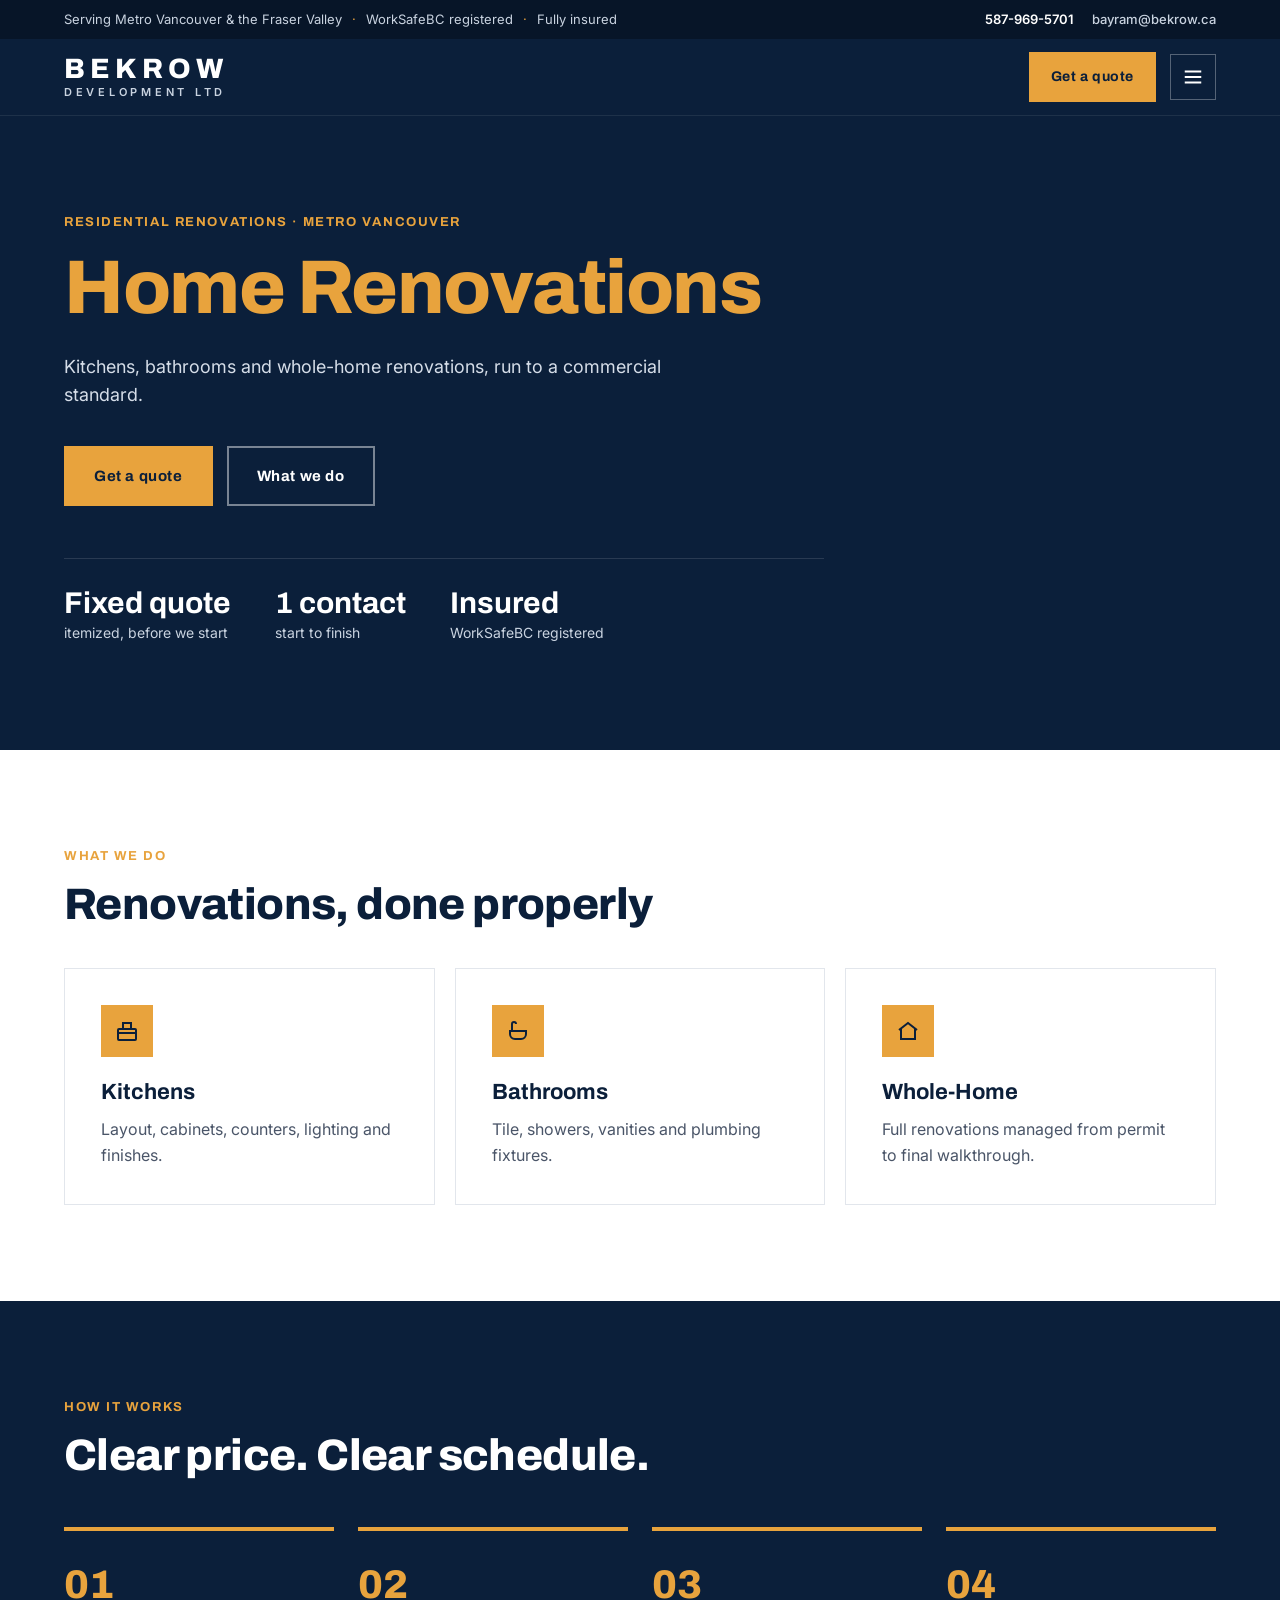
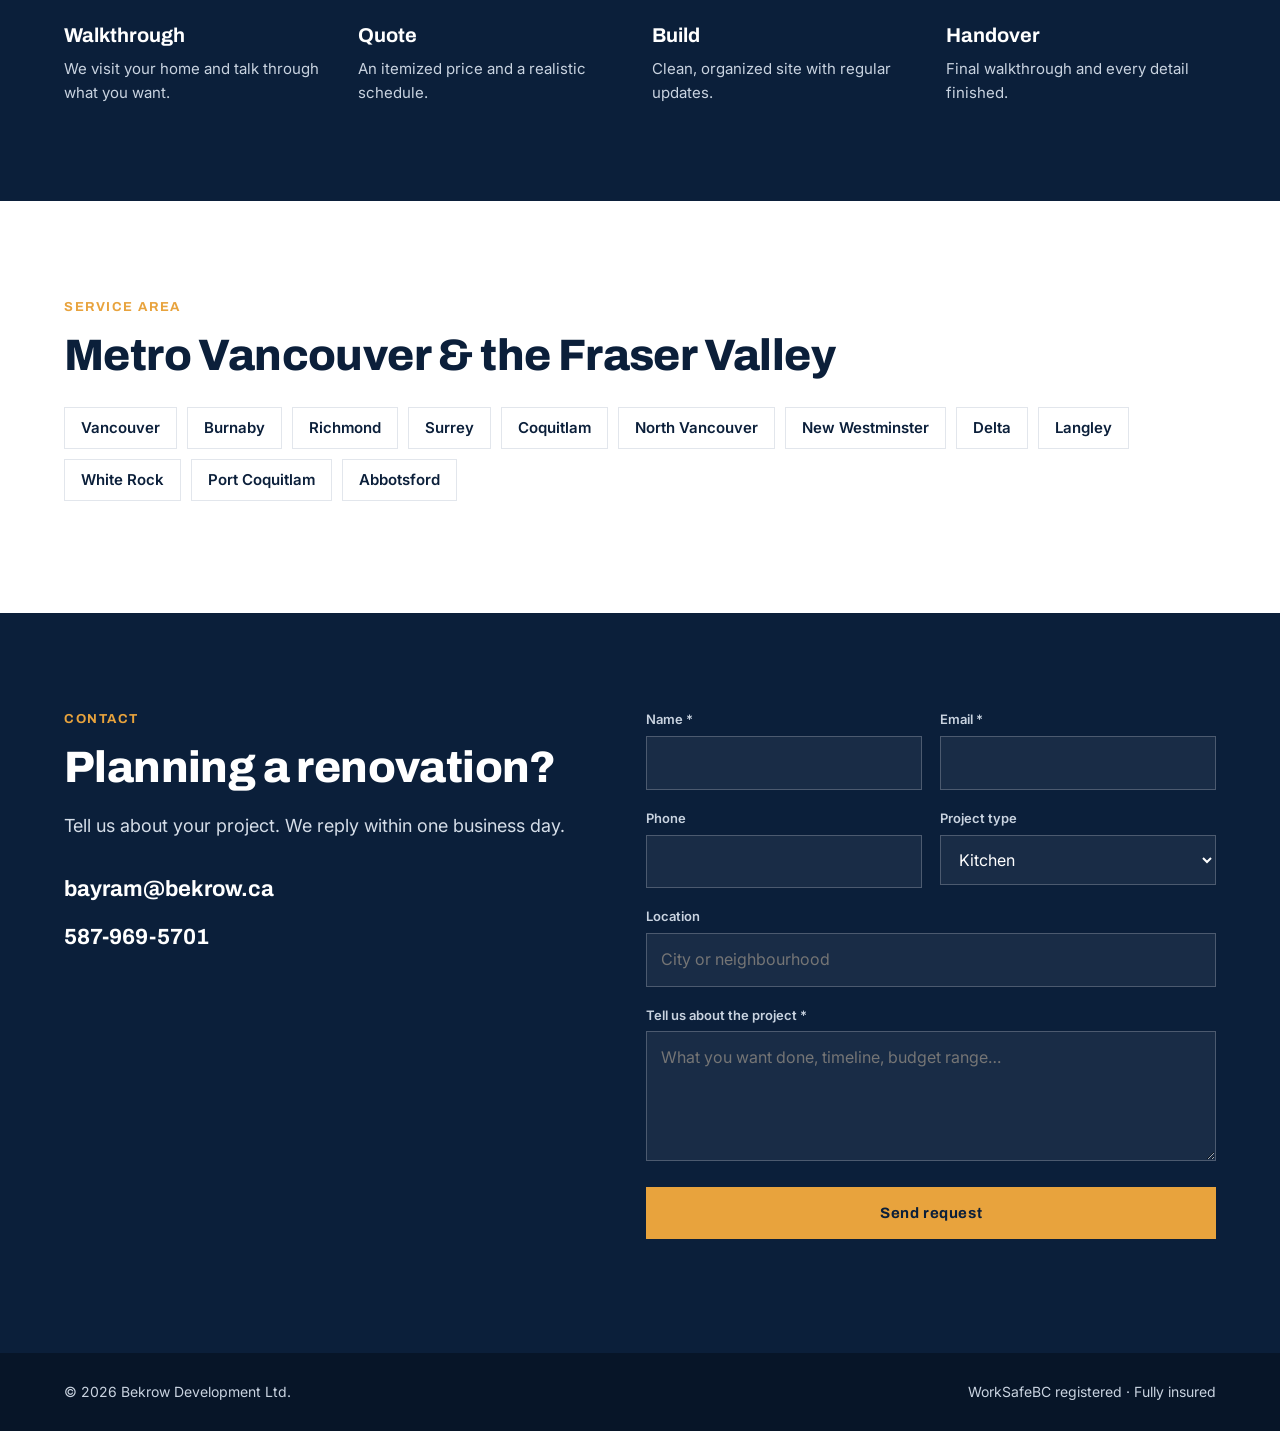
==== residential/index.html @ 6d06b190 "Split site into commercial main page and hidden residential page Main site is now commercial only wi" ====
<!doctype html>
<html lang="en-CA">
<head>
<meta charset="utf-8">
<meta name="viewport" content="width=device-width, initial-scale=1">
<title>Bekrow Development | Home Renovations, Metro Vancouver</title>
<meta name="description" content="Kitchen, bathroom and whole-home renovations across Metro Vancouver and the Fraser Valley. WorkSafeBC registered and fully insured.">
<!-- Hidden page: not linked from the main site, kept out of search results and the sitemap. -->
<meta name="robots" content="noindex, nofollow">
<meta property="og:type" content="website">
<meta property="og:title" content="Bekrow Development | Home Renovations">
<meta property="og:description" content="Kitchen, bathroom and whole-home renovations across Metro Vancouver and the Fraser Valley.">
<meta property="og:url" content="https://bekrow.ca/residential/">
<meta name="theme-color" content="#0B1F3A">
<link rel="icon" href="/favicon.svg" type="image/svg+xml">
<link rel="preconnect" href="https://fonts.googleapis.com">
<link rel="preconnect" href="https://fonts.gstatic.com" crossorigin>
<link href="https://fonts.googleapis.com/css2?family=Archivo:wght@600;700;800&family=Inter:wght@400;500;600;700&display=swap" rel="stylesheet">
<link rel="stylesheet" href="/style.css">
</head>
<body>

<div class="topbar"><div class="wrap">
  <div><span>Serving Metro Vancouver &amp; the Fraser Valley</span><span class="hide-sm">WorkSafeBC registered</span><span class="hide-sm">Fully insured</span></div>
  <div><a href="tel:+15879695701">587-969-5701</a><span class="hide-sm" style="margin-left:18px"><a href="mailto:bayram@bekrow.ca" style="font-weight:500;color:var(--muted)">bayram@bekrow.ca</a></span></div>
</div></div>

<header class="site"><div class="wrap">
  <a class="logo" href="#top" aria-label="Bekrow Development, home"><b>BEKROW</b><small>DEVELOPMENT LTD</small></a>
  <div class="hdr-actions">
    <a class="btn btn-amber" href="#contact">Get a quote</a>
    <button class="burger" type="button" aria-label="Open menu" aria-controls="menu" aria-expanded="false">
      <svg width="22" height="22" viewBox="0 0 24 24" fill="none" stroke="currentColor" stroke-width="2"><path d="M3 6h18M3 12h18M3 18h18"/></svg>
    </button>
  </div>
</div></header>

<div class="scrim" data-close></div>
<nav class="menu" id="menu" aria-label="Main" aria-hidden="true">
  <button class="menu-close" type="button" aria-label="Close menu" data-close>
    <svg width="26" height="26" viewBox="0 0 24 24" fill="none" stroke="currentColor" stroke-width="2"><path d="M6 6l12 12M18 6L6 18"/></svg>
  </button>
  <a class="item" href="#services" data-close>Services</a>
  <a class="item" href="#process" data-close>How it works</a>
  <a class="item" href="#contact" data-close>Contact</a>
  <a class="btn btn-amber" href="#contact" data-close>Get a quote</a>
</nav>

<main id="top">

<section class="hero solo">
  <div class="wrap">
    <div>
      <p class="eyebrow">Residential renovations · Metro Vancouver</p>
      <h1><span>Home Renovations</span></h1>
      <p class="lead">Kitchens, bathrooms and whole-home renovations, run to a commercial standard.</p>
      <div class="ctas">
        <a class="btn btn-amber" href="#contact">Get a quote</a>
        <a class="btn btn-ghost" href="#services">What we do</a>
      </div>
      <div class="stats">
        <div><b>Fixed quote</b><span>itemized, before we start</span></div>
        <div><b>1 contact</b><span>start to finish</span></div>
        <div><b>Insured</b><span>WorkSafeBC registered</span></div>
      </div>
    </div>
  </div>
</section>

<section id="services">
  <div class="wrap">
    <p class="eyebrow">What we do</p>
    <h2 class="h2" style="margin-bottom:40px">Renovations, done properly</h2>
    <div class="services">
      <div class="card">
        <div class="ico"><svg width="24" height="24" viewBox="0 0 24 24" fill="none" stroke="currentColor" stroke-width="2"><rect x="3" y="10" width="18" height="11" rx="1"/><path d="M3 14h18M8 10V4h8v6"/></svg></div>
        <h3>Kitchens</h3>
        <p>Layout, cabinets, counters, lighting and finishes.</p>
      </div>
      <div class="card">
        <div class="ico"><svg width="24" height="24" viewBox="0 0 24 24" fill="none" stroke="currentColor" stroke-width="2"><path d="M4 12h16v3a5 5 0 0 1-5 5H9a5 5 0 0 1-5-5zM6 12V5a2 2 0 0 1 4 0"/></svg></div>
        <h3>Bathrooms</h3>
        <p>Tile, showers, vanities and plumbing fixtures.</p>
      </div>
      <div class="card">
        <div class="ico"><svg width="24" height="24" viewBox="0 0 24 24" fill="none" stroke="currentColor" stroke-width="2"><path d="M3 11l9-7 9 7M5 10v10h14V10"/></svg></div>
        <h3>Whole-Home</h3>
        <p>Full renovations managed from permit to final walkthrough.</p>
      </div>
    </div>
  </div>
</section>

<section class="process" id="process">
  <div class="wrap">
    <p class="eyebrow">How it works</p>
    <h2 class="h2">Clear price. Clear schedule.</h2>
    <div class="steps">
      <div class="step"><i>01</i><h3>Walkthrough</h3><p>We visit your home and talk through what you want.</p></div>
      <div class="step"><i>02</i><h3>Quote</h3><p>An itemized price and a realistic schedule.</p></div>
      <div class="step"><i>03</i><h3>Build</h3><p>Clean, organized site with regular updates.</p></div>
      <div class="step"><i>04</i><h3>Handover</h3><p>Final walkthrough and every detail finished.</p></div>
    </div>
  </div>
</section>

<section id="area">
  <div class="wrap">
    <p class="eyebrow">Service area</p>
    <h2 class="h2">Metro Vancouver &amp; the Fraser Valley</h2>
    <ul class="chips">
      <li>Vancouver</li><li>Burnaby</li><li>Richmond</li><li>Surrey</li><li>Coquitlam</li><li>North Vancouver</li><li>New Westminster</li><li>Delta</li><li>Langley</li><li>White Rock</li><li>Port Coquitlam</li><li>Abbotsford</li>
    </ul>
  </div>
</section>

<section class="contact" id="contact">
  <div class="wrap contact-grid">
    <div>
      <p class="eyebrow">Contact</p>
      <h2 class="h2">Planning a renovation?</h2>
      <p class="lead">Tell us about your project. We reply within one business day.</p>
      <div class="contact-lines">
        <a href="mailto:bayram@bekrow.ca">bayram@bekrow.ca</a>
        <a href="tel:+15879695701">587-969-5701</a>
      </div>
    </div>
    <form id="quote-form" data-subject="New residential quote request from bekrow.ca" novalidate>
      <input type="checkbox" name="botcheck" class="hp" tabindex="-1" autocomplete="off" aria-hidden="true">
      <div><label for="f-name">Name *</label><input id="f-name" name="name" autocomplete="name" required></div>
      <div><label for="f-email">Email *</label><input id="f-email" name="email" type="email" autocomplete="email" required></div>
      <div><label for="f-phone">Phone</label><input id="f-phone" name="phone" type="tel" autocomplete="tel"></div>
      <div><label for="f-type">Project type</label>
        <select id="f-type" name="project_type">
          <option>Kitchen</option><option>Bathroom</option><option>Whole-home</option><option>Other</option>
        </select></div>
      <div class="full"><label for="f-loc">Location</label><input id="f-loc" name="location" placeholder="City or neighbourhood"></div>
      <div class="full"><label for="f-msg">Tell us about the project *</label><textarea id="f-msg" name="message" required placeholder="What you want done, timeline, budget range…"></textarea></div>
      <div class="full"><button class="btn btn-amber" type="submit" style="width:100%">Send request</button></div>
      <p class="form-note full form-status" role="status" aria-live="polite"></p>
    </form>
  </div>
</section>

</main>

<footer><div class="wrap">
  <span>© <span id="yr">2026</span> Bekrow Development Ltd.</span>
  <span>WorkSafeBC registered · Fully insured</span>
</div></footer>

<script src="/site.js"></script>
</body>
</html>
---- style.css ----
:root{--navy:#0B1F3A;--navy-2:#13305A;--deep:#071528;--amber:#E8A33D;--amber-2:#F2B755;--ink:#1A2433;--slate:#4A5568;--muted:#C9D3E0;--light:#F3F5F8;--line:#E2E6EC}
*{box-sizing:border-box}
html{scroll-behavior:smooth;scroll-padding-top:84px}
body{margin:0;font-family:Inter,system-ui,-apple-system,Segoe UI,sans-serif;color:var(--ink);background:#fff;line-height:1.6;-webkit-font-smoothing:antialiased}
img{max-width:100%;display:block}
a{color:inherit}
h1,h2,h3{font-family:Archivo,Inter,sans-serif;margin:0;line-height:1.08;color:var(--navy)}
.wrap{max-width:1200px;margin:0 auto;padding:0 24px}
.eyebrow{font-family:Archivo,sans-serif;font-weight:700;font-size:13px;letter-spacing:.12em;text-transform:uppercase;color:var(--amber);margin:0 0 14px}
.h2{font-size:clamp(30px,4vw,44px);font-weight:800;letter-spacing:-.6px}
.lead{font-size:18px;color:var(--slate);max-width:620px}
section{padding:96px 0}
.btn{display:inline-flex;align-items:center;justify-content:center;gap:8px;font-family:Archivo,sans-serif;font-weight:700;font-size:15px;letter-spacing:.04em;padding:16px 28px;text-decoration:none;border:2px solid transparent;cursor:pointer;transition:background .15s,border-color .15s}
.btn-amber{background:var(--amber);color:var(--navy)}.btn-amber:hover{background:var(--amber-2)}
.btn-ghost{border-color:rgba(255,255,255,.45);color:#fff}.btn-ghost:hover{background:rgba(255,255,255,.08)}

/* top bar + header */
.topbar{background:var(--deep);color:var(--muted);font-size:13px}
.topbar .wrap{display:flex;flex-wrap:wrap;justify-content:space-between;gap:6px 24px;padding-top:9px;padding-bottom:9px}
.topbar a{color:#fff;text-decoration:none;font-weight:600}
.topbar span+span::before{content:"·";margin:0 10px;color:var(--amber)}
header.site{position:sticky;top:0;z-index:50;background:var(--navy);border-bottom:1px solid rgba(255,255,255,.08)}
header.site .wrap{display:flex;align-items:center;justify-content:space-between;height:76px}
.logo{text-decoration:none;color:#fff;line-height:1}
.logo b{display:block;font-family:Archivo,sans-serif;font-weight:800;font-size:28px;letter-spacing:.18em}
.logo small{display:block;font-size:11px;letter-spacing:.34em;font-weight:600;margin-top:4px;color:var(--muted)}
.hdr-actions{display:flex;align-items:center;gap:14px}
.hdr-actions .btn{padding:12px 20px;font-size:14px}
.burger{width:46px;height:46px;border:1px solid rgba(255,255,255,.3);background:transparent;color:#fff;display:inline-flex;align-items:center;justify-content:center;cursor:pointer}
.menu{position:fixed;inset:0 auto 0 0;width:min(380px,88vw);background:var(--navy);z-index:60;transform:translateX(-100%);transition:transform .25s ease;padding:28px 32px;display:flex;flex-direction:column}
.menu.open{transform:none;box-shadow:20px 0 60px rgba(0,0,0,.3)}
.menu-close{align-self:flex-start;background:none;border:0;color:#fff;cursor:pointer;padding:6px;margin-bottom:28px}
.menu a.item{color:#fff;text-decoration:none;font-family:Archivo,sans-serif;font-weight:700;font-size:24px;padding:14px 0;border-bottom:1px solid rgba(255,255,255,.1)}
.menu a.item:hover{color:var(--amber)}
.menu .btn{margin-top:28px}
.scrim{position:fixed;inset:0;background:rgba(7,21,40,.5);z-index:55;opacity:0;pointer-events:none;transition:opacity .25s}
.scrim.open{opacity:1;pointer-events:auto}

/* hero */
.hero{background:var(--navy);color:#fff;padding:80px 0 88px}
.hero-grid{display:grid;grid-template-columns:minmax(0,1.1fr) minmax(0,.9fr);gap:56px;align-items:center}
.hero h1{color:#fff;font-size:clamp(44px,6.4vw,76px);font-weight:800;letter-spacing:-1.5px}
.hero h1 span{color:var(--amber)}
.hero p.lead{color:#D5DDE8;margin:24px 0 36px}
.hero .ctas{display:flex;flex-wrap:wrap;gap:14px}
.stats{display:flex;flex-wrap:wrap;gap:16px 44px;margin-top:52px;padding-top:28px;border-top:1px solid rgba(255,255,255,.12)}
.stats b{display:block;font-family:Archivo,sans-serif;font-size:30px;line-height:1.1}
.stats span{font-size:14px;color:var(--muted)}
.hero-img{position:relative}
.hero-img img{width:100%;background:#13305A;aspect-ratio:4/5;object-fit:cover}
.hero-badge{position:absolute;left:-28px;bottom:36px;background:var(--amber);color:var(--navy);padding:18px 22px;max-width:280px;font-weight:600;font-size:14px;line-height:1.45}
.hero-badge b{display:block;font-family:Archivo,sans-serif;letter-spacing:.06em;font-size:13px}

.hero.solo{padding:96px 0 104px}
.hero.solo .wrap>div{max-width:760px}

/* client strip */
.strip{background:var(--light);padding:28px 0;border-bottom:1px solid var(--line)}
.strip .wrap{display:flex;flex-wrap:wrap;align-items:center;justify-content:space-between;gap:12px 32px}
.strip p{margin:0;font-family:Archivo,sans-serif;font-weight:700;font-size:12px;letter-spacing:.12em;color:var(--slate)}
.strip ul{display:flex;flex-wrap:wrap;gap:10px 40px;list-style:none;margin:0;padding:0;font-family:Archivo,sans-serif;font-weight:800;font-size:20px;color:var(--navy)}

/* services */
.sec-head{display:grid;grid-template-columns:minmax(0,1fr) minmax(0,1fr);gap:24px 56px;align-items:end;margin-bottom:48px}
.services{display:grid;grid-template-columns:repeat(3,1fr);gap:20px}
.card{border:1px solid var(--line);padding:36px;background:#fff;transition:transform .2s,box-shadow .2s}
.card:hover{transform:translateY(-3px);box-shadow:0 16px 36px rgba(11,31,58,.1)}
.card .ico{width:52px;height:52px;background:var(--amber);display:flex;align-items:center;justify-content:center;margin-bottom:24px;color:var(--navy)}
.card h3{font-size:22px;font-weight:700;margin-bottom:12px}
.card p{margin:0;color:var(--slate)}
.card.dark{grid-column:span 2;background:var(--navy);border-color:var(--navy);color:#D5DDE8}
.card.dark h3{color:#fff;font-size:30px}
.card.dark p{color:#D5DDE8;font-size:17px}
.tags{margin-top:28px;font-family:Archivo,sans-serif;font-weight:700;font-size:13px;letter-spacing:.08em;color:var(--amber)}


/* about */
.about-grid{display:grid;grid-template-columns:minmax(0,1fr) minmax(0,1fr);gap:64px;align-items:center}
.about-img{position:relative}
.about-img img{width:100%;background:var(--light);aspect-ratio:1/1;object-fit:cover}
.quote{position:absolute;right:-24px;bottom:-24px;background:var(--navy);color:#fff;padding:24px 28px;max-width:300px}
.quote p{margin:0 0 10px;font-family:Archivo,sans-serif;font-weight:700;font-size:19px;line-height:1.3}
.quote span{font-family:Archivo,sans-serif;font-weight:700;font-size:12px;letter-spacing:.1em;color:var(--amber)}
.checks{list-style:none;padding:0;margin:28px 0 0}
.checks li{display:grid;grid-template-columns:30px 1fr;gap:14px;margin-bottom:20px}
.checks .tick{width:28px;height:28px;background:var(--amber);color:var(--navy);display:flex;align-items:center;justify-content:center;font-weight:800}
.checks b{display:block;font-family:Archivo,sans-serif;color:var(--navy);font-size:17px}
.checks span{color:var(--slate);font-size:15px}

/* process */
.process{background:var(--navy);color:#fff}
.process h2{color:#fff}
.steps{display:grid;grid-template-columns:repeat(4,1fr);gap:24px;margin-top:48px}
.step{border-top:4px solid var(--amber);padding-top:22px}
.step i{font-style:normal;font-family:Archivo,sans-serif;font-weight:800;font-size:40px;color:var(--amber)}
.step h3{color:#fff;font-size:20px;margin:8px 0 10px}
.step p{margin:0;color:var(--muted);font-size:15px}

.alt{background:var(--light)}
.sub{margin:40px 0 0;font-family:Archivo,sans-serif;font-weight:700;font-size:13px;letter-spacing:.12em;text-transform:uppercase;color:var(--slate)}

/* area */
.chips{display:flex;flex-wrap:wrap;gap:10px;margin-top:28px;padding:0;list-style:none}
.chips li{border:1px solid var(--line);padding:8px 16px;font-weight:600;color:var(--navy);font-size:15px}

/* contact */
.contact{background:var(--navy);color:#fff}
.contact-grid{display:grid;grid-template-columns:minmax(0,1fr) minmax(0,1.1fr);gap:64px}
.contact h2{color:#fff}
.contact .lead{color:#D5DDE8;margin:20px 0 32px}
.contact-lines a{display:block;color:#fff;text-decoration:none;font-family:Archivo,sans-serif;font-weight:700;font-size:22px;margin-bottom:12px}
.contact-lines a:hover{color:var(--amber)}
form{display:grid;grid-template-columns:1fr 1fr;gap:18px}
form .full{grid-column:1/-1}
label{display:block;font-size:13px;font-weight:600;color:var(--muted);margin-bottom:6px}
input,select,textarea{width:100%;font:inherit;font-size:16px;color:#fff;background:rgba(255,255,255,.06);border:1px solid rgba(255,255,255,.22);padding:13px 14px;border-radius:0}
select option{color:var(--ink)}
textarea{min-height:130px;resize:vertical}
input:focus,select:focus,textarea:focus{outline:2px solid var(--amber);outline-offset:1px}
.form-note{font-size:14px;color:var(--muted);margin:0}
.form-status{font-weight:600}
.hp{position:absolute;left:-5000px}

footer{background:var(--deep);color:var(--muted);font-size:14px;padding:28px 0}
footer .wrap{display:flex;flex-wrap:wrap;gap:8px 24px;justify-content:space-between}

@media (max-width:900px){
  section{padding:68px 0}
  .hero{padding:56px 0 64px}
  .hero-grid,.about-grid,.contact-grid,.sec-head{grid-template-columns:minmax(0,1fr)}
  .hero-grid{gap:40px}
  .hero-badge{left:12px;bottom:12px}
  .services{grid-template-columns:minmax(0,1fr)}
  .steps{grid-template-columns:1fr 1fr}
  .quote{right:12px;bottom:-20px;max-width:260px}
  .about-grid{gap:56px}
  .hdr-actions .btn{display:none}
  .topbar .hide-sm{display:none}
}
@media (max-width:560px){
  .steps{grid-template-columns:1fr}
  form{grid-template-columns:1fr}
  .stats{gap:16px 28px}
  .logo b{font-size:24px}
}
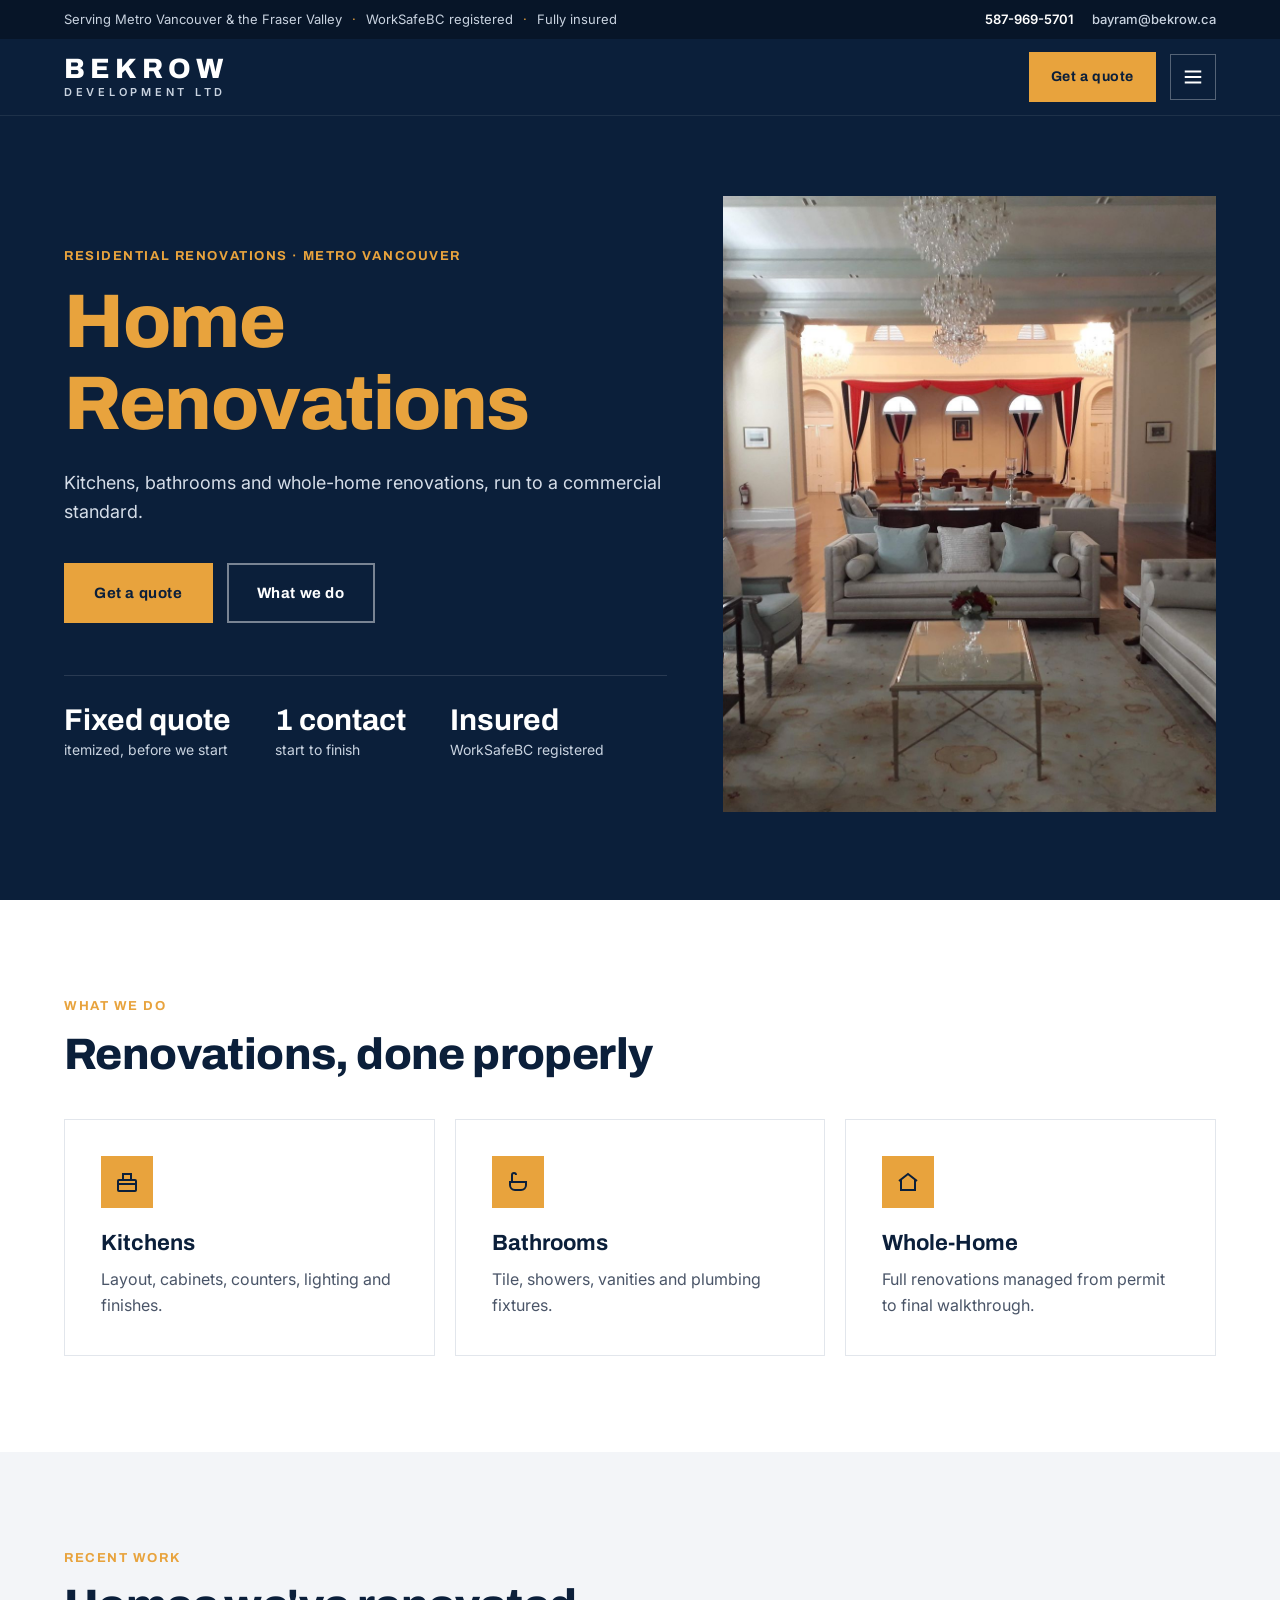
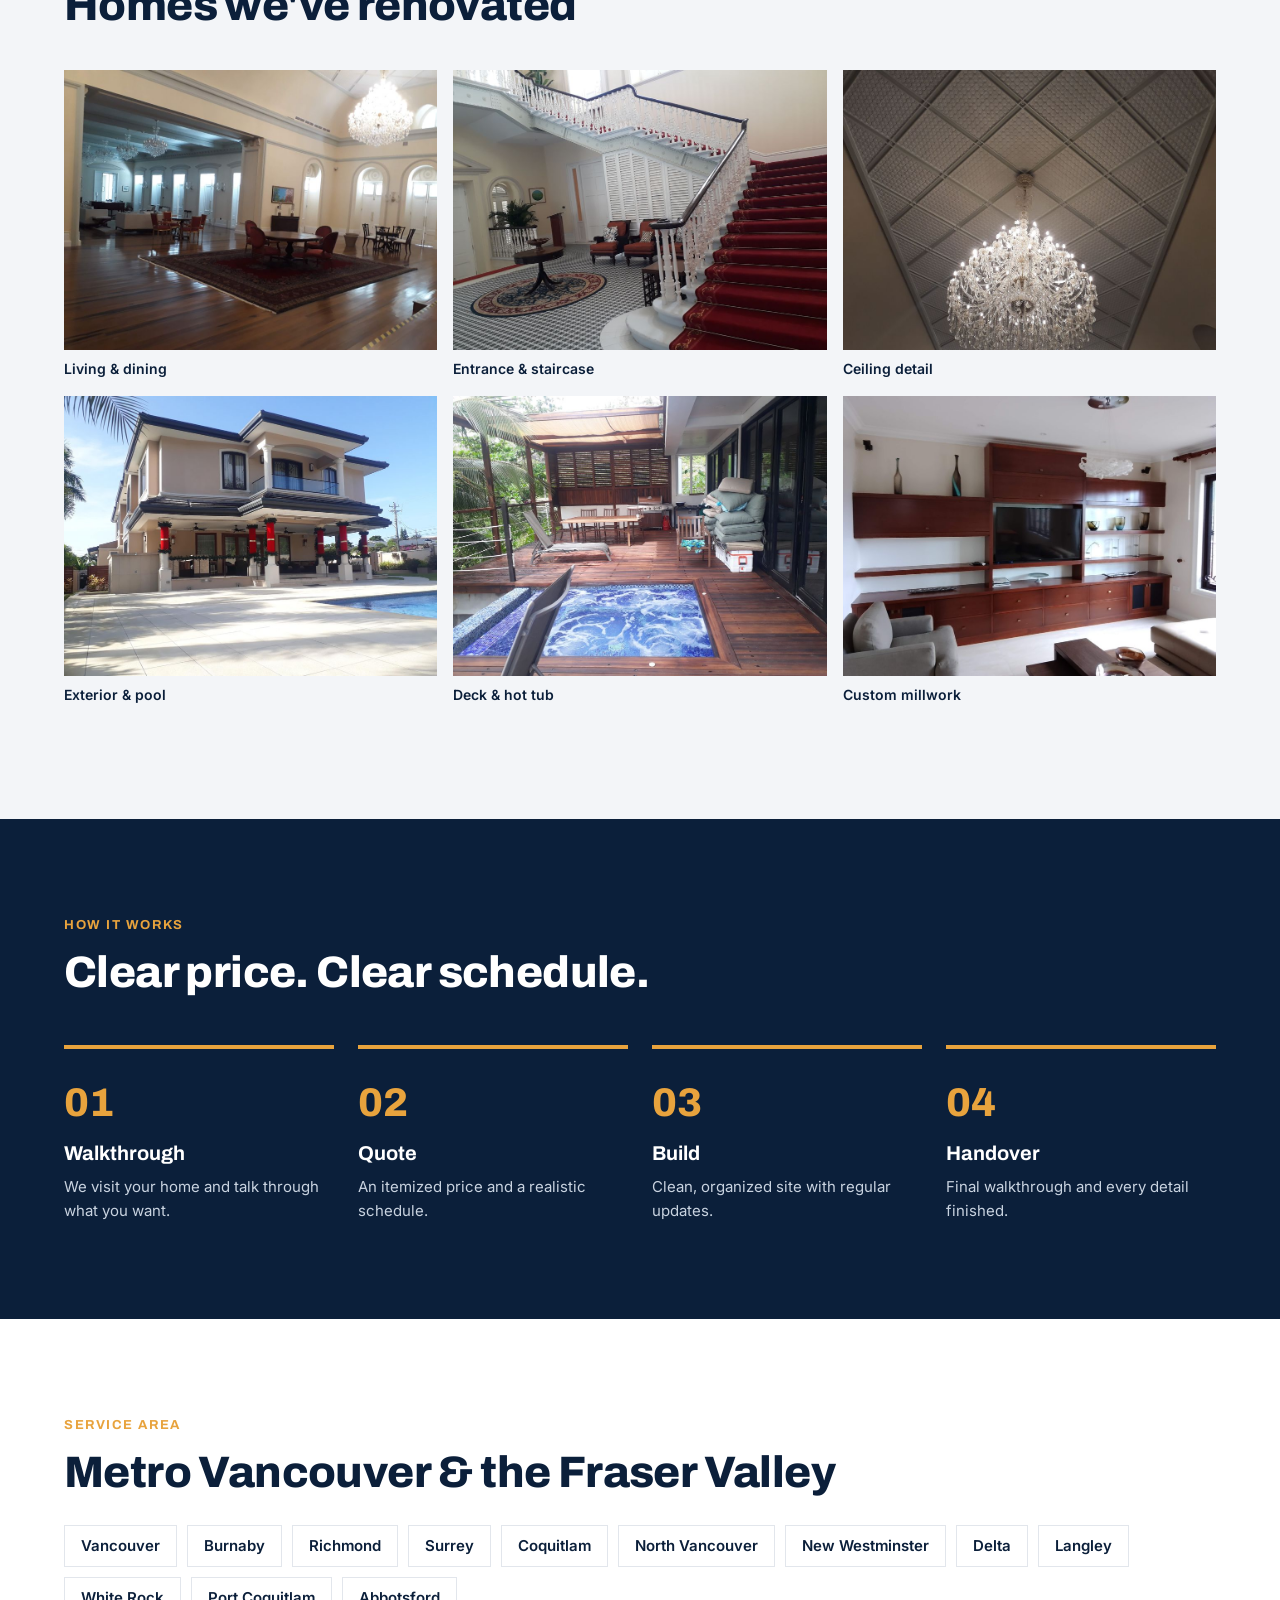
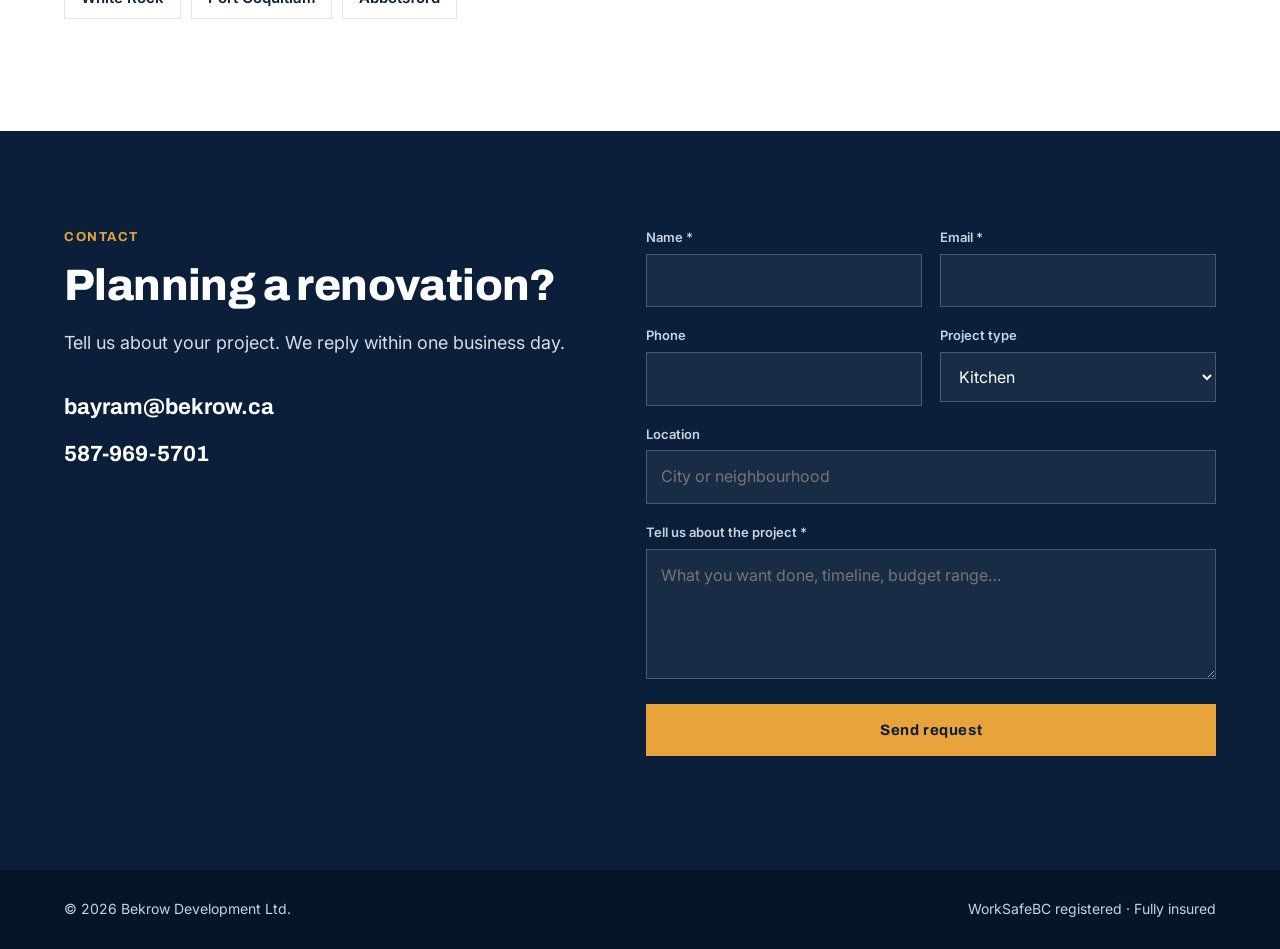
==== commit fa81fb7d: "Add real project photos to commercial and residential pages Replace hero and about images with Bekro" ====
--- a/residential/index.html
+++ b/residential/index.html
@@ -11,6 +11,7 @@
 <meta property="og:title" content="Bekrow Development | Home Renovations">
 <meta property="og:description" content="Kitchen, bathroom and whole-home renovations across Metro Vancouver and the Fraser Valley.">
 <meta property="og:url" content="https://bekrow.ca/residential/">
+<meta property="og:image" content="https://bekrow.ca/images/res-hero.jpg">
 <meta name="theme-color" content="#0B1F3A">
 <link rel="icon" href="/favicon.svg" type="image/svg+xml">
 <link rel="preconnect" href="https://fonts.googleapis.com">
@@ -41,6 +42,7 @@
     <svg width="26" height="26" viewBox="0 0 24 24" fill="none" stroke="currentColor" stroke-width="2"><path d="M6 6l12 12M18 6L6 18"/></svg>
   </button>
   <a class="item" href="#services" data-close>Services</a>
+  <a class="item" href="#work" data-close>Our work</a>
   <a class="item" href="#process" data-close>How it works</a>
   <a class="item" href="#contact" data-close>Contact</a>
   <a class="btn btn-amber" href="#contact" data-close>Get a quote</a>
@@ -48,8 +50,8 @@
 
 <main id="top">
 
-<section class="hero solo">
-  <div class="wrap">
+<section class="hero">
+  <div class="wrap hero-grid">
     <div>
       <p class="eyebrow">Residential renovations · Metro Vancouver</p>
       <h1><span>Home Renovations</span></h1>
@@ -63,6 +65,9 @@
         <div><b>1 contact</b><span>start to finish</span></div>
         <div><b>Insured</b><span>WorkSafeBC registered</span></div>
       </div>
+    </div>
+    <div class="hero-img">
+      <img src="/images/res-hero.jpg" alt="Renovated formal living room with chandeliers and cream sofas" width="1000" height="1250" fetchpriority="high">
     </div>
   </div>
 </section>
@@ -88,6 +93,21 @@
         <p>Full renovations managed from permit to final walkthrough.</p>
       </div>
     </div>
+  </div>
+</section>
+
+<section class="alt" id="work">
+  <div class="wrap">
+    <p class="eyebrow">Recent work</p>
+    <h2 class="h2">Homes we've renovated</h2>
+    <ul class="gallery three">
+      <li><figure><img src="/images/res-1.jpg" alt="Large living and dining room with hardwood floors and chandelier" width="900" height="675" loading="lazy"><figcaption>Living &amp; dining</figcaption></figure></li>
+      <li><figure><img src="/images/res-2.jpg" alt="Entrance hall with red-carpeted staircase and patterned tile floor" width="900" height="675" loading="lazy"><figcaption>Entrance &amp; staircase</figcaption></figure></li>
+      <li><figure><img src="/images/res-3.jpg" alt="Coffered ceiling with crystal chandelier" width="900" height="675" loading="lazy"><figcaption>Ceiling detail</figcaption></figure></li>
+      <li><figure><img src="/images/res-4.jpg" alt="Two-storey house exterior with pool" width="900" height="675" loading="lazy"><figcaption>Exterior &amp; pool</figcaption></figure></li>
+      <li><figure><img src="/images/res-5.jpg" alt="Wood deck with hot tub and outdoor seating" width="900" height="675" loading="lazy"><figcaption>Deck &amp; hot tub</figcaption></figure></li>
+      <li><figure><img src="/images/res-6.jpg" alt="Custom wood media wall with shelving" width="900" height="675" loading="lazy"><figcaption>Custom millwork</figcaption></figure></li>
+    </ul>
   </div>
 </section>
 
--- a/style.css
+++ b/style.css
@@ -2,7 +2,7 @@
 *{box-sizing:border-box}
 html{scroll-behavior:smooth;scroll-padding-top:84px}
 body{margin:0;font-family:Inter,system-ui,-apple-system,Segoe UI,sans-serif;color:var(--ink);background:#fff;line-height:1.6;-webkit-font-smoothing:antialiased}
-img{max-width:100%;display:block}
+img{max-width:100%;height:auto;display:block}
 a{color:inherit}
 h1,h2,h3{font-family:Archivo,Inter,sans-serif;margin:0;line-height:1.08;color:var(--navy)}
 .wrap{max-width:1200px;margin:0 auto;padding:0 24px}
@@ -143,3 +143,11 @@
   .stats{gap:16px 28px}
   .logo b{font-size:24px}
 }
+
+/* project gallery */
+.gallery{display:grid;grid-template-columns:repeat(4,minmax(0,1fr));gap:16px;margin-top:40px;padding:0;list-style:none}
+.gallery.three{grid-template-columns:repeat(3,minmax(0,1fr))}
+.gallery figure{margin:0}
+.gallery img{width:100%;aspect-ratio:4/3;object-fit:cover;background:var(--line)}
+.gallery figcaption{font-size:14px;font-weight:600;color:var(--navy);margin-top:8px}
+@media (max-width:900px){.gallery,.gallery.three{grid-template-columns:repeat(2,minmax(0,1fr));gap:12px}}
